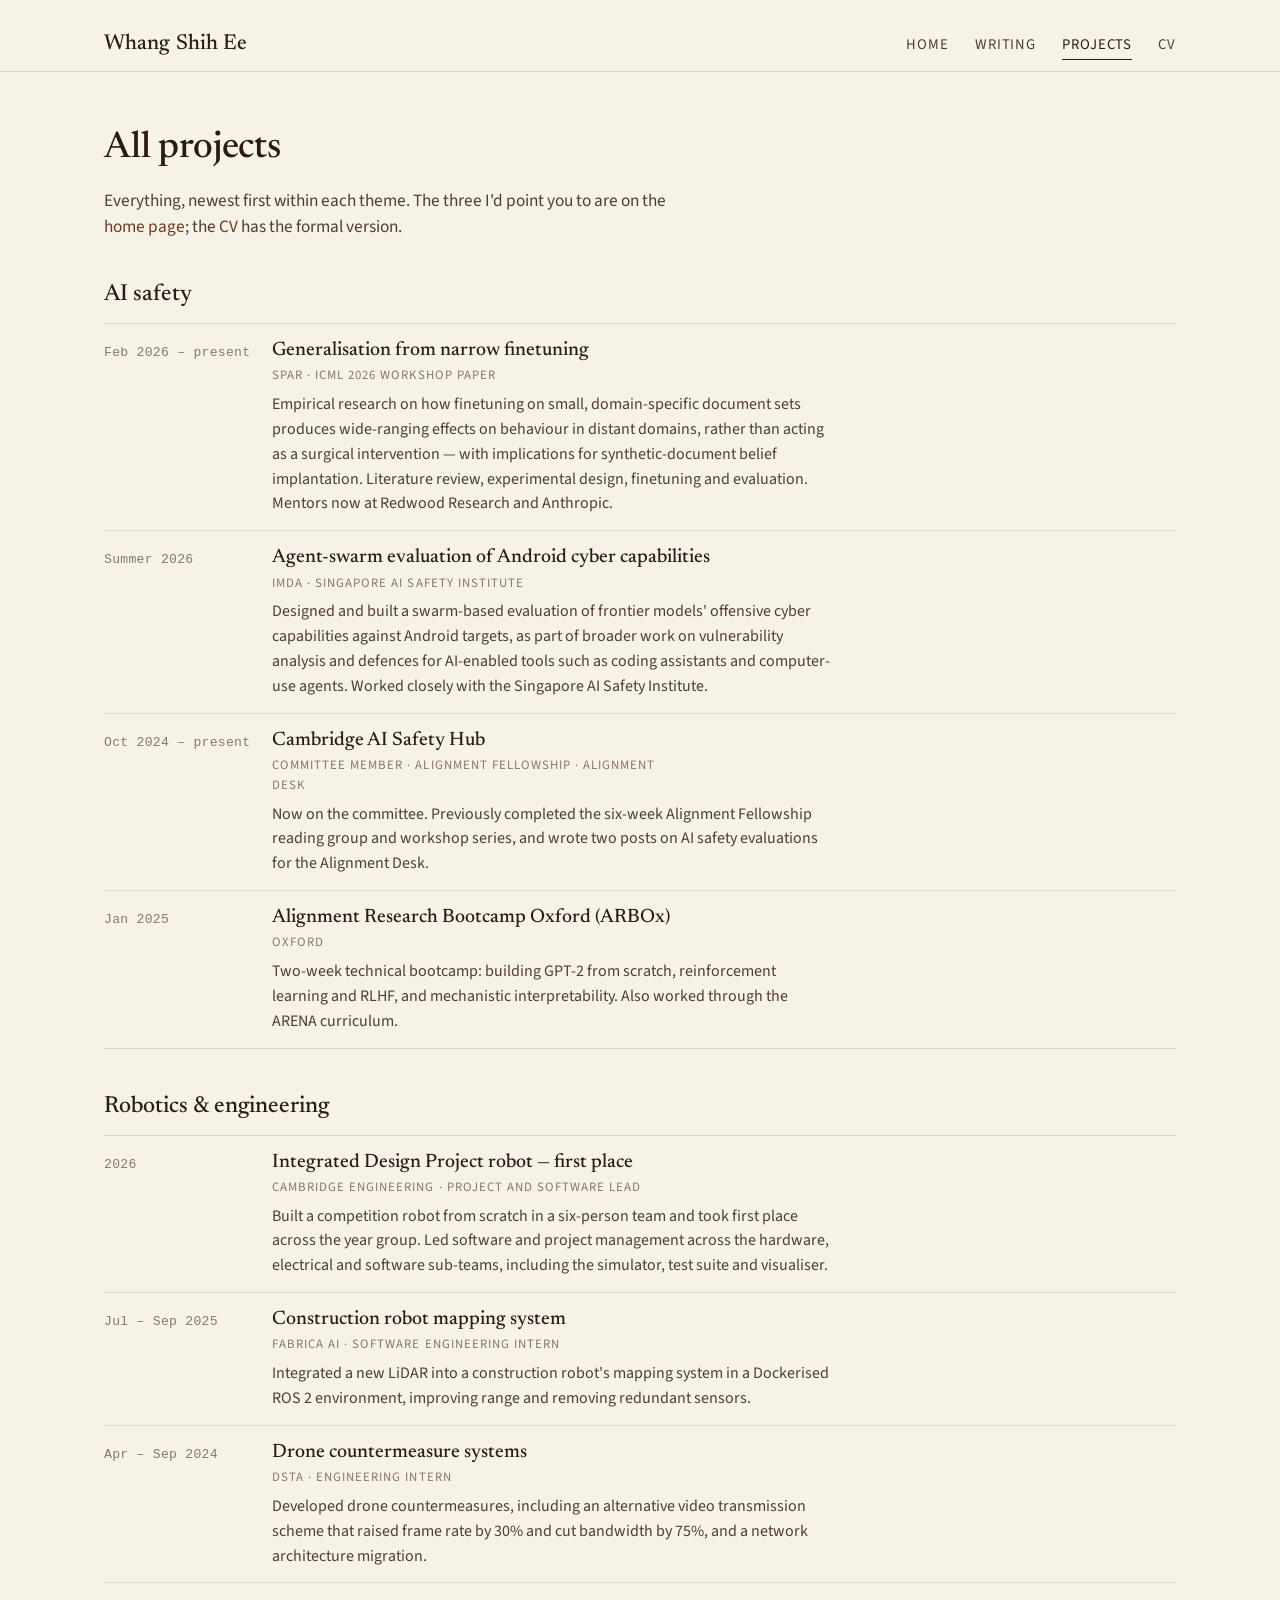
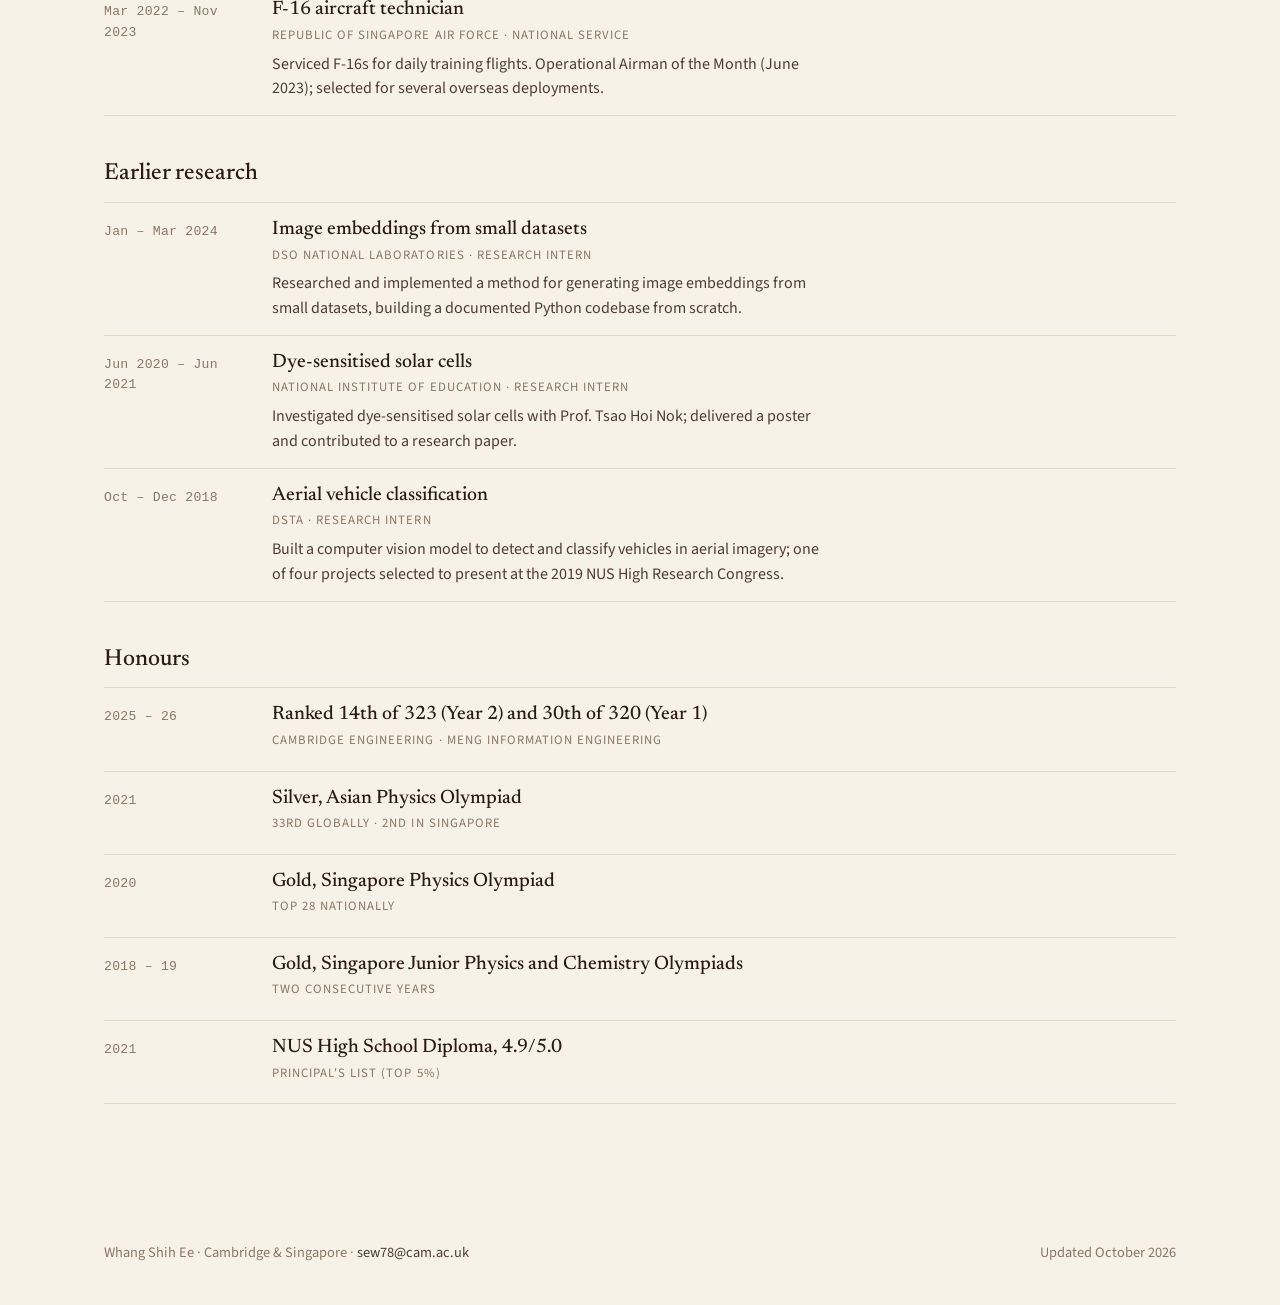
==== projects.html @ aaaca285 "Redesign: minimal home, writing and projects pages" ====
<!DOCTYPE html>
<html lang="en">
<head>
<meta charset="utf-8">
<meta name="viewport" content="width=device-width, initial-scale=1">
<title>Projects — Whang Shih Ee</title>
<meta name="description" content="Everything Shih Ee has worked on: AI safety research, evaluations, robotics, and earlier research and engineering.">
<link rel="preconnect" href="https://fonts.googleapis.com">
<link rel="preconnect" href="https://fonts.gstatic.com" crossorigin>
<link href="https://fonts.googleapis.com/css2?family=Newsreader:ital,opsz,wght@0,6..72,400;0,6..72,500;1,6..72,400&family=Source+Sans+3:ital,wght@0,400;0,500;0,600;1,400&display=swap" rel="stylesheet">
<link rel="stylesheet" href="style.css">
</head>
<body>

<header class="site-header">
  <div class="wrap">
    <a class="brand" href="index.html">Whang Shih Ee</a>
    <nav class="nav">
      <a href="index.html">Home</a>
      <a href="writing.html">Writing</a>
      <a href="projects.html" aria-current="page">Projects</a>
      <a href="cv.pdf">CV</a>
    </nav>
  </div>
</header>
<hr class="rule">

<main class="page">
  <div class="wrap">
    <h1>All projects</h1>
    <p class="intro">Everything, newest first within each theme. The three I'd point you to are on the <a href="index.html">home page</a>; the <a href="cv.pdf">CV</a> has the formal version.</p>

    <div class="group">
      <h2>AI safety</h2>
      <ul class="entries">
        <li id="spar">
          <span class="when">Feb 2026 – present</span>
          <div>
            <h3>Generalisation from narrow finetuning</h3>
            <p class="org">SPAR · ICML 2026 workshop paper</p>
            <p>Empirical research on how finetuning on small, domain-specific document sets produces wide-ranging effects on behaviour in distant domains, rather than acting as a surgical intervention — with implications for synthetic-document belief implantation. Literature review, experimental design, finetuning and evaluation. Mentors now at Redwood Research and Anthropic.
              <!-- TODO: add paper link --></p>
          </div>
        </li>
        <li id="imda">
          <span class="when">Summer 2026</span>
          <div>
            <h3>Agent-swarm evaluation of Android cyber capabilities</h3>
            <p class="org">IMDA · Singapore AI Safety Institute</p>
            <p>Designed and built a swarm-based evaluation of frontier models' offensive cyber capabilities against Android targets, as part of broader work on vulnerability analysis and defences for AI-enabled tools such as coding assistants and computer-use agents. Worked closely with the Singapore AI Safety Institute.</p>
          </div>
        </li>
        <li>
          <span class="when">Oct 2024 – present</span>
          <div>
            <h3>Cambridge AI Safety Hub</h3>
            <p class="org">Committee member · Alignment Fellowship · Alignment Desk</p>
            <p>Now on the committee. Previously completed the six-week Alignment Fellowship reading group and workshop series, and wrote two posts on AI safety evaluations for the Alignment Desk.</p>
          </div>
        </li>
        <li>
          <span class="when">Jan 2025</span>
          <div>
            <h3>Alignment Research Bootcamp Oxford (ARBOx)</h3>
            <p class="org">Oxford</p>
            <p>Two-week technical bootcamp: building GPT-2 from scratch, reinforcement learning and RLHF, and mechanistic interpretability. Also worked through the ARENA curriculum.</p>
          </div>
        </li>
      </ul>
    </div>

    <div class="group">
      <h2>Robotics &amp; engineering</h2>
      <ul class="entries">
        <li id="idp">
          <span class="when">2026</span>
          <div>
            <h3>Integrated Design Project robot — first place</h3>
            <p class="org">Cambridge Engineering · Project and software lead</p>
            <p>Built a competition robot from scratch in a six-person team and took first place across the year group. Led software and project management across the hardware, electrical and software sub-teams, including the simulator, test suite and visualiser.</p>
          </div>
        </li>
        <li>
          <span class="when">Jul – Sep 2025</span>
          <div>
            <h3>Construction robot mapping system</h3>
            <p class="org">Fabrica AI · Software engineering intern</p>
            <p>Integrated a new LiDAR into a construction robot's mapping system in a Dockerised ROS 2 environment, improving range and removing redundant sensors.</p>
          </div>
        </li>
        <li>
          <span class="when">Apr – Sep 2024</span>
          <div>
            <h3>Drone countermeasure systems</h3>
            <p class="org">DSTA · Engineering intern</p>
            <p>Developed drone countermeasures, including an alternative video transmission scheme that raised frame rate by 30% and cut bandwidth by 75%, and a network architecture migration.</p>
          </div>
        </li>
        <li>
          <span class="when">Mar 2022 – Nov 2023</span>
          <div>
            <h3>F-16 aircraft technician</h3>
            <p class="org">Republic of Singapore Air Force · National service</p>
            <p>Serviced F-16s for daily training flights. Operational Airman of the Month (June 2023); selected for several overseas deployments.</p>
          </div>
        </li>
      </ul>
    </div>

    <div class="group">
      <h2>Earlier research</h2>
      <ul class="entries">
        <li>
          <span class="when">Jan – Mar 2024</span>
          <div>
            <h3>Image embeddings from small datasets</h3>
            <p class="org">DSO National Laboratories · Research intern</p>
            <p>Researched and implemented a method for generating image embeddings from small datasets, building a documented Python codebase from scratch.</p>
          </div>
        </li>
        <li>
          <span class="when">Jun 2020 – Jun 2021</span>
          <div>
            <h3>Dye-sensitised solar cells</h3>
            <p class="org">National Institute of Education · Research intern</p>
            <p>Investigated dye-sensitised solar cells with Prof. Tsao Hoi Nok; delivered a poster and contributed to a research paper.</p>
          </div>
        </li>
        <li>
          <span class="when">Oct – Dec 2018</span>
          <div>
            <h3>Aerial vehicle classification</h3>
            <p class="org">DSTA · Research intern</p>
            <p>Built a computer vision model to detect and classify vehicles in aerial imagery; one of four projects selected to present at the 2019 NUS High Research Congress.</p>
          </div>
        </li>
      </ul>
    </div>

    <div class="group">
      <h2>Honours</h2>
      <ul class="entries">
        <li><span class="when">2025 – 26</span><div><h3>Ranked 14th of 323 (Year 2) and 30th of 320 (Year 1)</h3><p class="org">Cambridge Engineering · MEng Information Engineering</p></div></li>
        <li><span class="when">2021</span><div><h3>Silver, Asian Physics Olympiad</h3><p class="org">33rd globally · 2nd in Singapore</p></div></li>
        <li><span class="when">2020</span><div><h3>Gold, Singapore Physics Olympiad</h3><p class="org">Top 28 nationally</p></div></li>
        <li><span class="when">2018 – 19</span><div><h3>Gold, Singapore Junior Physics and Chemistry Olympiads</h3><p class="org">Two consecutive years</p></div></li>
        <li><span class="when">2021</span><div><h3>NUS High School Diploma, 4.9/5.0</h3><p class="org">Principal's List (top 5%)</p></div></li>
      </ul>
    </div>

  </div>
</main>

<footer class="site-footer">
  <div class="wrap">
    <span>Whang Shih Ee · Cambridge & Singapore · <a href="mailto:sew78@cam.ac.uk">sew78@cam.ac.uk</a></span>
    <span>Updated October 2026</span>
  </div>
</footer>

</body>
</html>
---- style.css ----
/* Whang Shih Ee — personal site
   Palette: cream paper, brown ink, pine tiles. Edit the variables below to retheme. */

:root {
  --paper: #f7f2e8;
  --paper-2: #efe7d8;
  --ink: #2a1b14;
  --ink-2: #4e3d33;
  --muted: #8a7766;
  --rule: #e2d7c3;
  --accent: #6e3a1f;        /* link colour: warm chestnut */
  --accent-hover: #a0522d;
  --tile: #243a2f;          /* illustration tile base (pine) */

  --serif: "Newsreader", "Iowan Old Style", "Palatino Linotype", Georgia, serif;
  --sans: "Source Sans 3", "Segoe UI", system-ui, -apple-system, Helvetica, Arial, sans-serif;
  --mono: ui-monospace, "SFMono-Regular", Menlo, Consolas, monospace;

  --max: 1120px;
  --gutter: 24px;
}

* { box-sizing: border-box; }
html { -webkit-text-size-adjust: 100%; }
body {
  margin: 0;
  background: var(--paper);
  color: var(--ink);
  font-family: var(--sans);
  font-size: 17px;
  line-height: 1.55;
  font-feature-settings: "kern", "liga";
}
a { color: var(--accent); text-decoration: none; }
a:hover { color: var(--accent-hover); text-decoration: underline; text-underline-offset: 3px; }
img { display: block; max-width: 100%; }

.wrap { max-width: var(--max); margin: 0 auto; padding: 0 var(--gutter); }

/* ---- header / nav ---- */
.site-header { padding: 28px 0 10px; }
.site-header .wrap {
  display: flex; align-items: baseline; justify-content: space-between; gap: 24px; flex-wrap: wrap;
}
.brand {
  font-family: var(--serif); font-size: 1.35rem; font-weight: 500; letter-spacing: 0.005em;
  color: var(--ink);
}
.brand:hover { text-decoration: none; color: var(--ink); }
.nav { display: flex; gap: 26px; font-size: 0.92rem; letter-spacing: 0.06em; text-transform: uppercase; }
.nav a { color: var(--ink-2); }
.nav a[aria-current="page"] { color: var(--ink); border-bottom: 1.5px solid var(--ink); padding-bottom: 2px; }
.nav a:hover { text-decoration: none; color: var(--accent-hover); }

hr.rule { border: 0; border-top: 1px solid var(--rule); margin: 0; }

/* ---- hero ---- */
.hero { padding: 56px 0 48px; }
.hero .wrap { display: grid; grid-template-columns: 200px 1fr; gap: 48px; align-items: start; }
.hero img.portrait { width: 200px; height: 200px; object-fit: cover; border-radius: 10px; filter: sepia(0.08) saturate(0.95); }
.hero h1 { font-family: var(--serif); font-weight: 500; font-size: 2.3rem; line-height: 1.15; margin: 0 0 18px; letter-spacing: -0.005em; }
.hero p { font-size: 1.08rem; margin: 0 0 14px; max-width: 64ch; color: var(--ink-2); }
.hero p.lede { font-family: var(--serif); font-size: 1.28rem; line-height: 1.45; color: var(--ink); }
.links { display: flex; flex-wrap: wrap; gap: 8px 22px; margin-top: 22px; font-size: 0.95rem; letter-spacing: 0.02em; }
.links a { color: var(--ink-2); border-bottom: 1px solid var(--rule); }
.links a:hover { text-decoration: none; color: var(--accent-hover); border-color: var(--accent-hover); }

.placeholder { border-bottom: 1px dashed var(--muted); color: var(--muted); font-style: italic; }

/* ---- sections ---- */
.section { padding: 44px 0 20px; }
.section-head { display: flex; align-items: baseline; justify-content: space-between; margin-bottom: 26px; }
.section-head h2 { font-family: var(--serif); font-weight: 500; font-size: 1.9rem; margin: 0; letter-spacing: -0.005em; }
.section-head .more { font-size: 0.82rem; letter-spacing: 0.08em; text-transform: uppercase; color: var(--ink-2); }
.section-head .more:hover { text-decoration: none; color: var(--accent-hover); }

.cards { display: grid; grid-template-columns: repeat(3, 1fr); gap: 36px 28px; }
.card { display: block; color: inherit; }
.card:hover { text-decoration: none; color: inherit; }
.card .tile {
  aspect-ratio: 8 / 5; border-radius: 6px; overflow: hidden; background: var(--tile);
  box-shadow: 0 1px 0 rgba(42,27,20,0.06);
  transition: transform .25s ease, box-shadow .25s ease;
}
.card .tile img { width: 100%; height: 100%; object-fit: cover; }
.card:hover .tile { transform: translateY(-2px); box-shadow: 0 10px 24px -14px rgba(42,27,20,0.45); }
.card h3 { font-family: var(--serif); font-weight: 500; font-size: 1.32rem; line-height: 1.25; margin: 16px 0 6px; }
.card:hover h3 { color: var(--accent); }
.card p { margin: 0 0 8px; color: var(--ink-2); font-size: 1rem; }
.card .meta { font-size: 0.78rem; letter-spacing: 0.08em; text-transform: uppercase; color: var(--muted); }
.card .meta span + span::before { content: "·"; margin: 0 7px; }

/* ---- honours list ---- */
.list { list-style: none; margin: 0; padding: 0; }
.list li { display: grid; grid-template-columns: 110px 1fr; gap: 18px; padding: 12px 0; border-top: 1px solid var(--rule); }
.list li:last-child { border-bottom: 1px solid var(--rule); }
.list .when { font-family: var(--mono); font-size: 0.82rem; color: var(--muted); padding-top: 4px; letter-spacing: 0.02em; }
.list .what { color: var(--ink); }
.list .what small { display: block; color: var(--ink-2); font-size: 0.95rem; margin-top: 2px; }

/* ---- page (writing / projects) ---- */
.page { padding: 48px 0 24px; }
.page h1 { font-family: var(--serif); font-weight: 500; font-size: 2.3rem; margin: 0 0 10px; letter-spacing: -0.005em; }
.page .intro { color: var(--ink-2); font-size: 1.08rem; max-width: 64ch; margin: 0 0 36px; }
.group { margin: 0 0 40px; }
.group h2 { font-family: var(--serif); font-weight: 500; font-size: 1.45rem; margin: 0 0 10px; }
.entries { list-style: none; margin: 0; padding: 0; }
.entries li { display: grid; grid-template-columns: 150px 1fr; gap: 18px; padding: 14px 0; border-top: 1px solid var(--rule); }
.entries li:last-child { border-bottom: 1px solid var(--rule); }
.entries .when { font-family: var(--mono); font-size: 0.82rem; color: var(--muted); padding-top: 5px; letter-spacing: 0.02em; }
.entries h3 { font-family: var(--serif); font-weight: 500; font-size: 1.22rem; margin: 0 0 3px; line-height: 1.3; }
.entries .org { font-size: 0.8rem; letter-spacing: 0.08em; text-transform: uppercase; color: var(--muted); margin: 0 0 6px; }
.entries p { margin: 0; color: var(--ink-2); font-size: 1rem; max-width: 70ch; }
.entries .sub { font-style: italic; color: var(--ink-2); margin: 0 0 4px; }

/* ---- footer ---- */
.site-footer { margin-top: 48px; padding: 26px 0 40px; color: var(--muted); font-size: 0.9rem; }
.site-footer .wrap { display: flex; justify-content: space-between; gap: 16px; flex-wrap: wrap; }
.site-footer a { color: var(--ink-2); }

/* ---- responsive ---- */
@media (max-width: 900px) {
  .cards { grid-template-columns: repeat(2, 1fr); }
}
@media (max-width: 680px) {
  body { font-size: 16px; }
  .hero { padding: 36px 0 32px; }
  .hero .wrap { grid-template-columns: 1fr; gap: 24px; }
  .hero img.portrait { width: 132px; height: 132px; }
  .hero h1 { font-size: 1.9rem; }
  .hero p.lede { font-size: 1.15rem; }
  .cards { grid-template-columns: 1fr; gap: 30px; }
  .section-head h2 { font-size: 1.6rem; }
  .list li, .entries li { grid-template-columns: 1fr; gap: 2px; }
  .nav { gap: 18px; font-size: 0.84rem; }
}
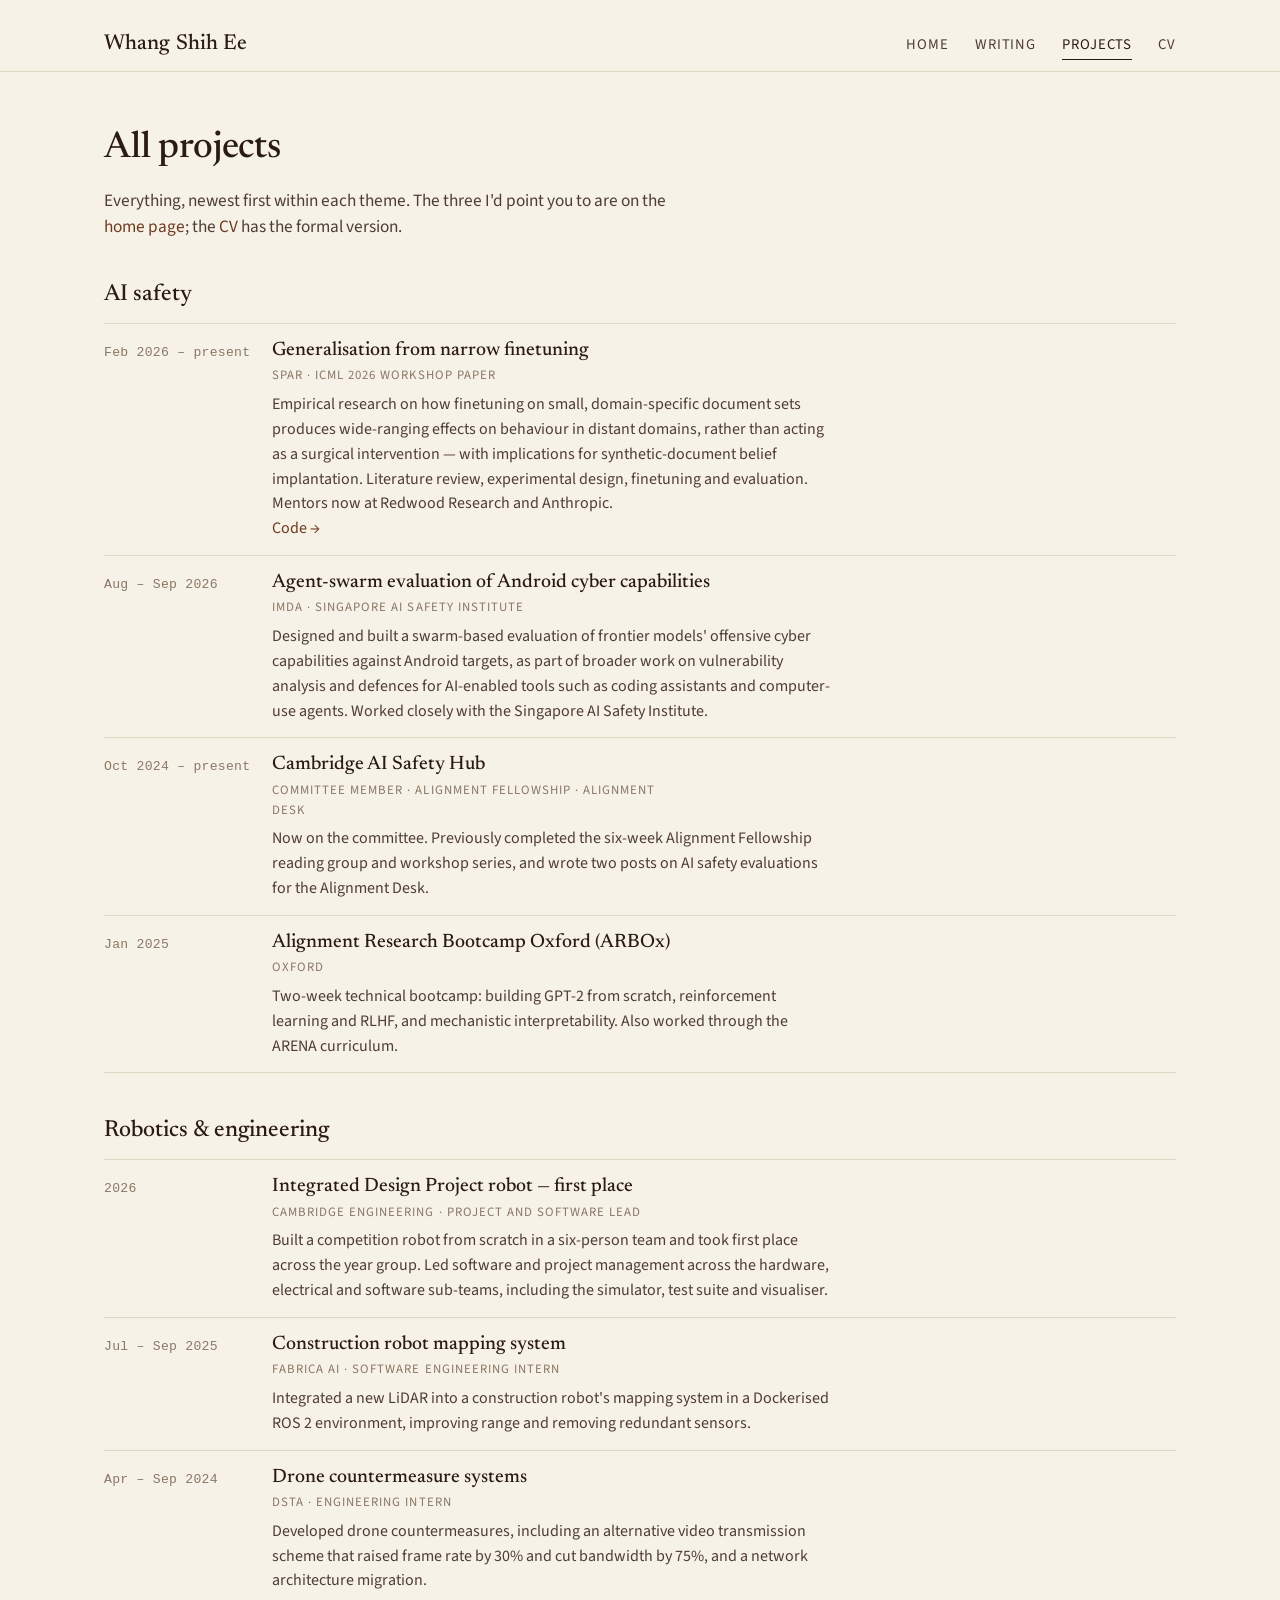
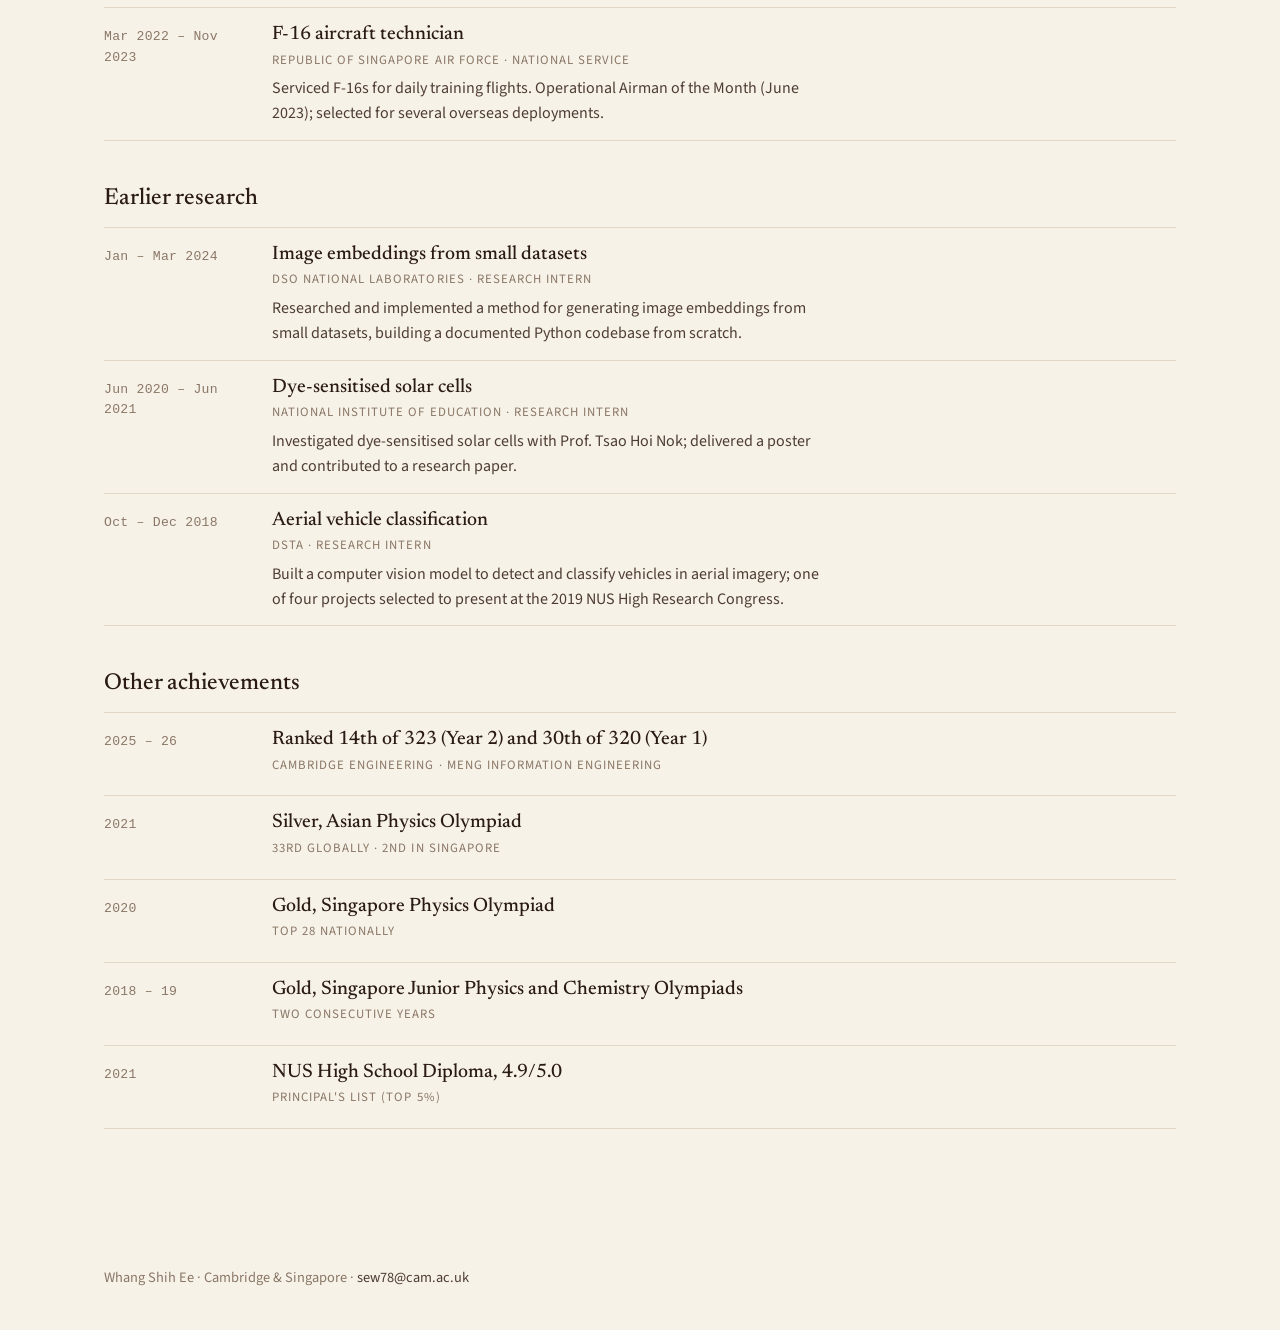
==== commit 3c601fca: "Update CV, footer, headings; drop publication names on writing cards Co-Authored-By: Claude Fable 5." ====
--- a/projects.html
+++ b/projects.html
@@ -38,12 +38,13 @@
           <div>
             <h3>Generalisation from narrow finetuning</h3>
             <p class="org">SPAR · ICML 2026 workshop paper</p>
-            <p>Empirical research on how finetuning on small, domain-specific document sets produces wide-ranging effects on behaviour in distant domains, rather than acting as a surgical intervention — with implications for synthetic-document belief implantation. Literature review, experimental design, finetuning and evaluation. Mentors now at Redwood Research and Anthropic.
-              <!-- TODO: add paper link --></p>
+            <p>Empirical research on how finetuning on small, domain-specific document sets produces wide-ranging effects on behaviour in distant domains, rather than acting as a surgical intervention — with implications for synthetic-document belief implantation. Literature review, experimental design, finetuning and evaluation. Mentors now at Redwood Research and Anthropic.</p>
+            <!-- TODO: add the paper link alongside the code link -->
+            <p><a href="https://github.com/WhangShihEe/Finetuning_and_generalization">Code →</a></p>
           </div>
         </li>
         <li id="imda">
-          <span class="when">Summer 2026</span>
+          <span class="when">Aug – Sep 2026</span>
           <div>
             <h3>Agent-swarm evaluation of Android cyber capabilities</h3>
             <p class="org">IMDA · Singapore AI Safety Institute</p>
@@ -138,7 +139,7 @@
     </div>
 
     <div class="group">
-      <h2>Honours</h2>
+      <h2>Other achievements</h2>
       <ul class="entries">
         <li><span class="when">2025 – 26</span><div><h3>Ranked 14th of 323 (Year 2) and 30th of 320 (Year 1)</h3><p class="org">Cambridge Engineering · MEng Information Engineering</p></div></li>
         <li><span class="when">2021</span><div><h3>Silver, Asian Physics Olympiad</h3><p class="org">33rd globally · 2nd in Singapore</p></div></li>
@@ -154,7 +155,6 @@
 <footer class="site-footer">
   <div class="wrap">
     <span>Whang Shih Ee · Cambridge & Singapore · <a href="mailto:sew78@cam.ac.uk">sew78@cam.ac.uk</a></span>
-    <span>Updated October 2026</span>
   </div>
 </footer>
 
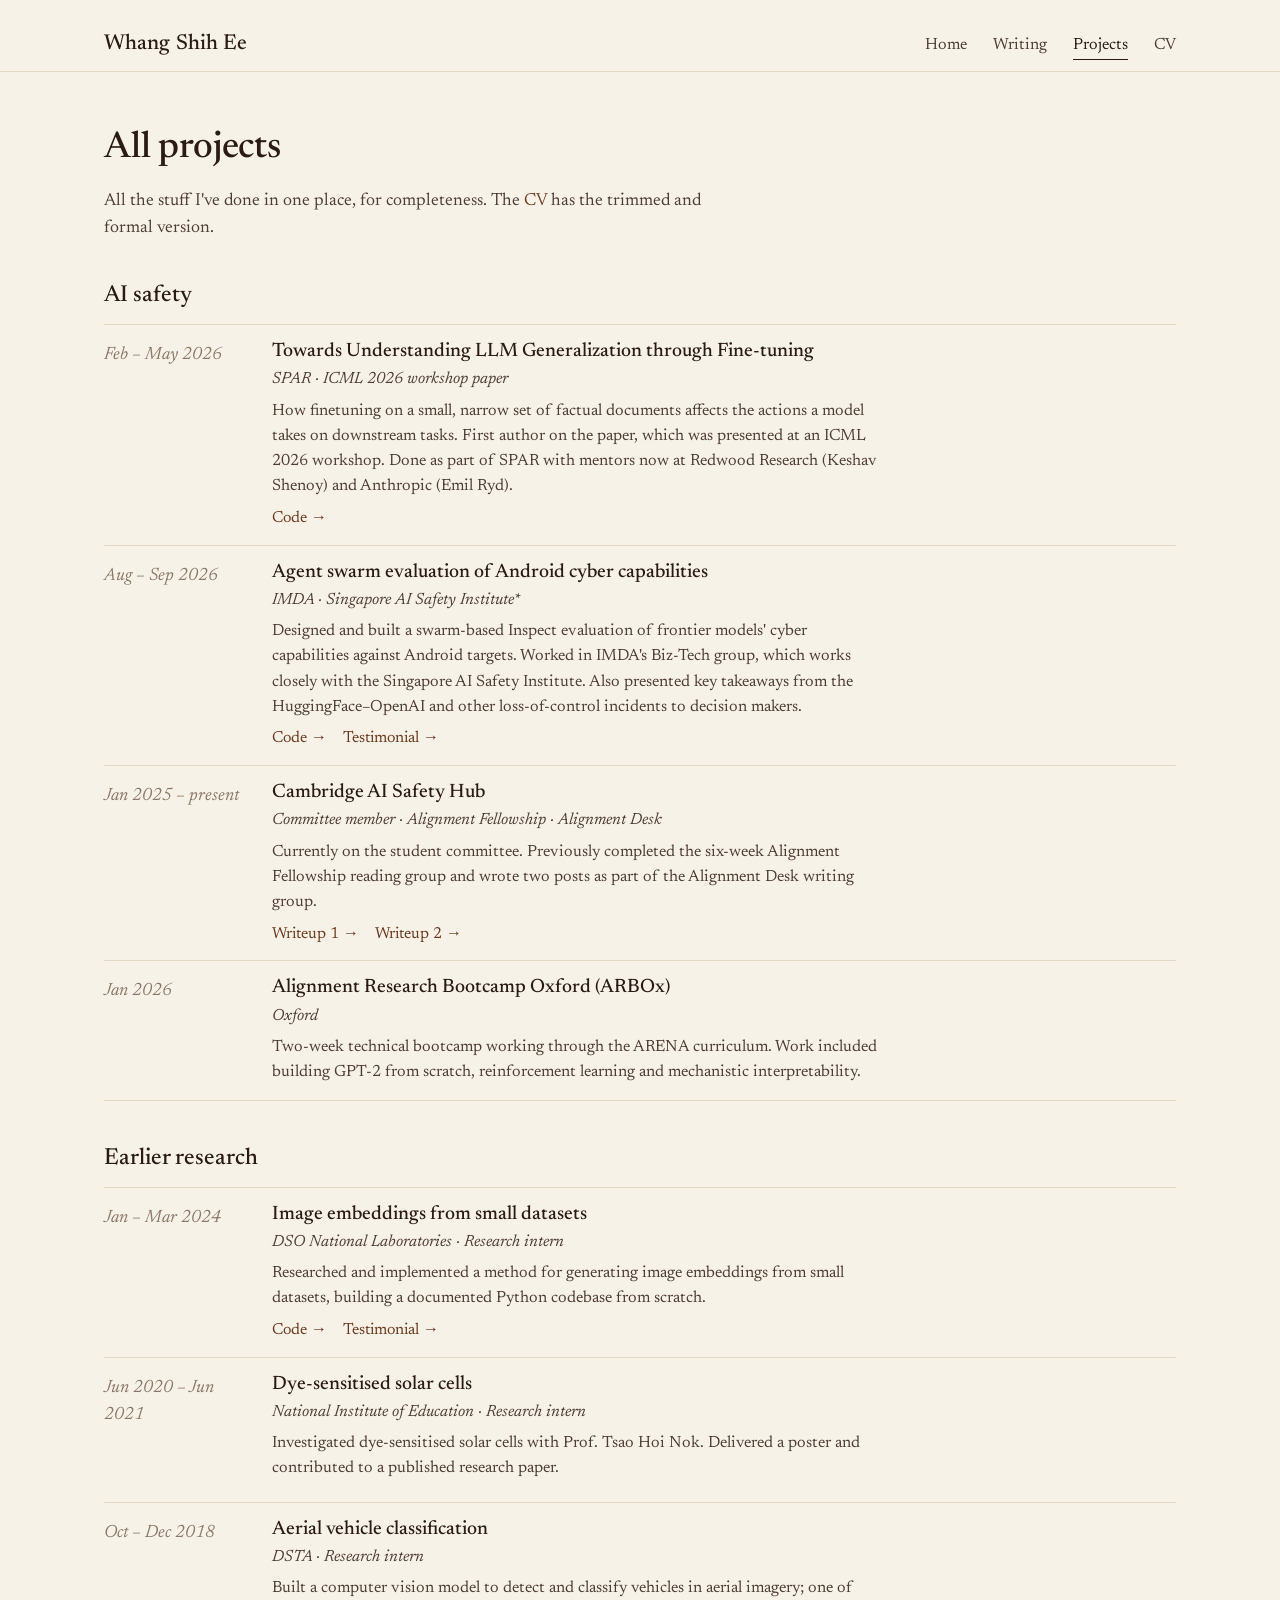
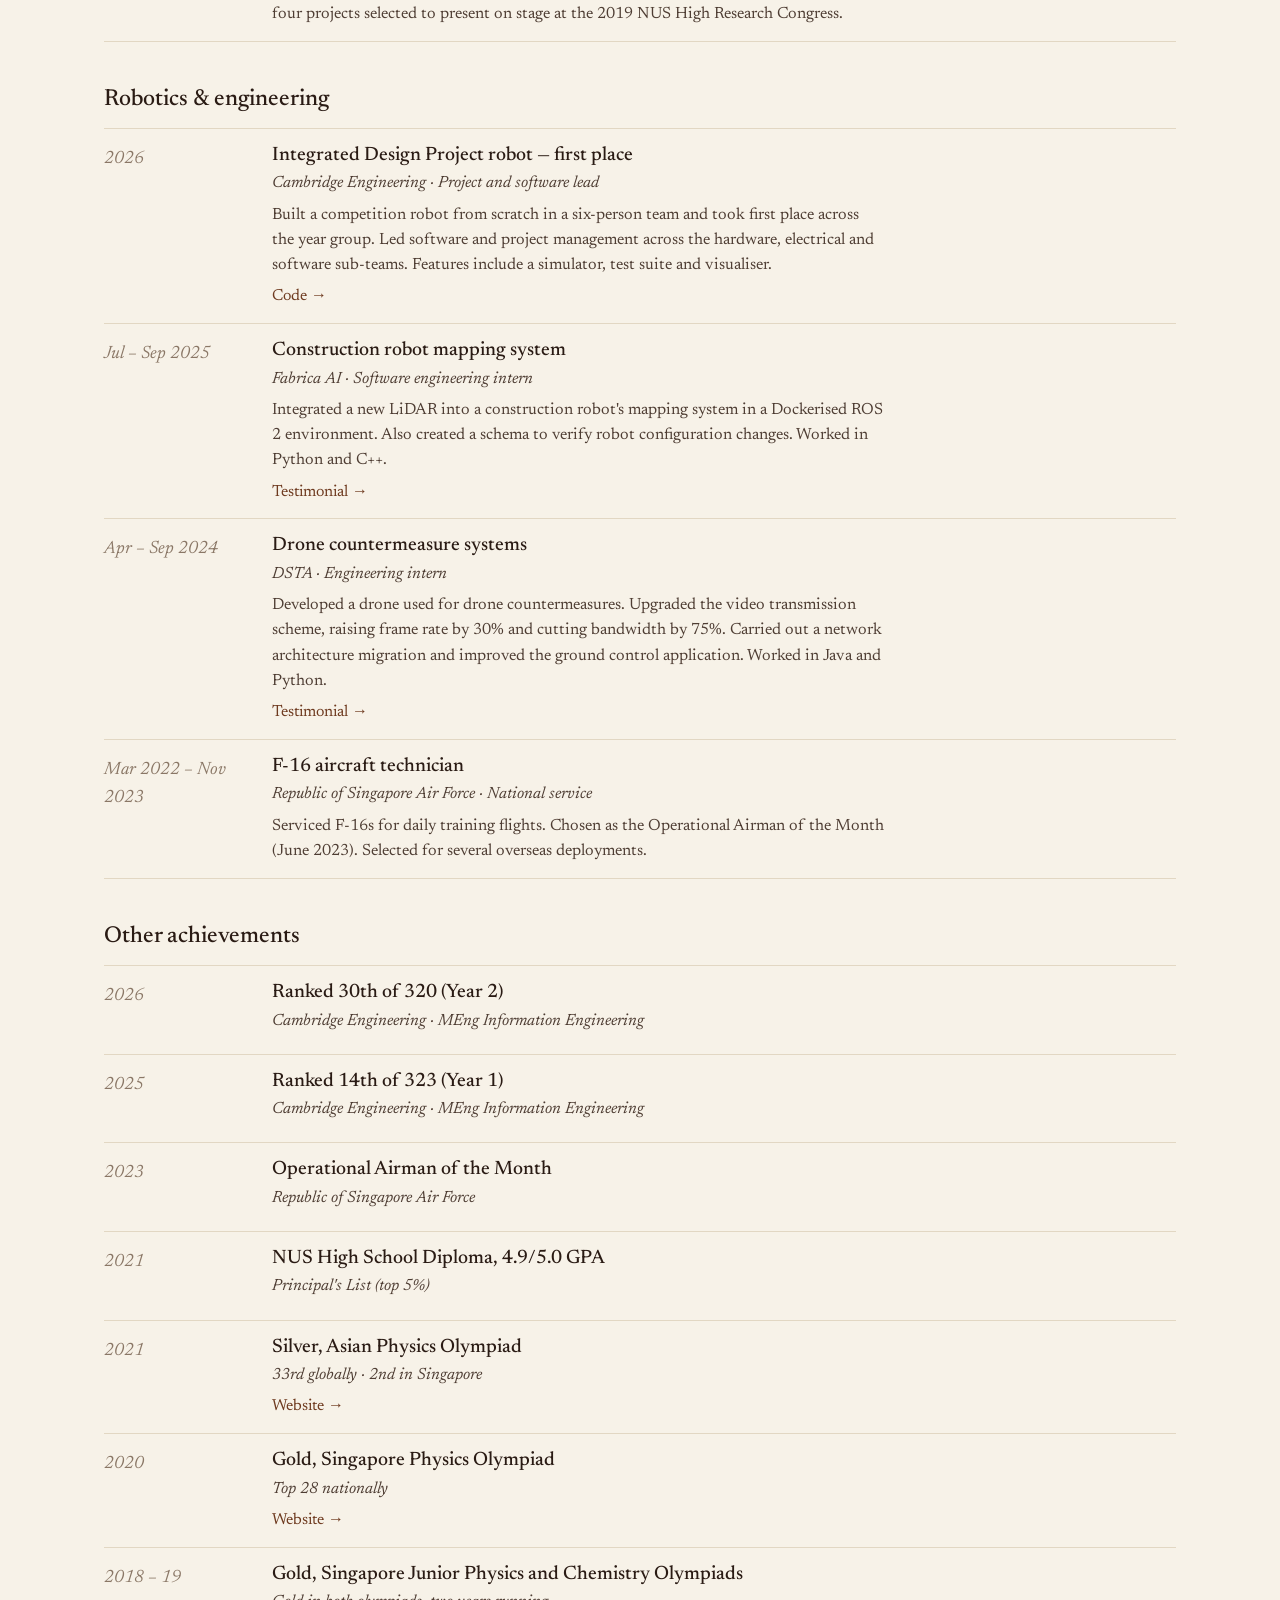
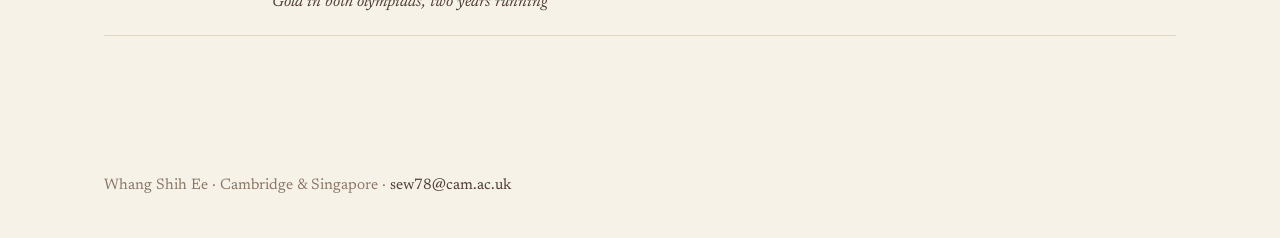
==== commit 4451e347: "Serif throughout, italic venue lines, plain links; add paper links Co-Authored-By: Claude Fable 5.1 " ====
--- a/projects.html
+++ b/projects.html
@@ -28,86 +28,61 @@
 <main class="page">
   <div class="wrap">
     <h1>All projects</h1>
-    <p class="intro">Everything, newest first within each theme. The three I'd point you to are on the <a href="index.html">home page</a>; the <a href="cv.pdf">CV</a> has the formal version.</p>
-
+    <p class="intro">All the stuff I've done in one place, for completeness. The <a href="cv.pdf">CV</a> has the trimmed and formal version.</p>
+
+    <!-- ======================= AI SAFETY ======================= -->
     <div class="group">
       <h2>AI safety</h2>
       <ul class="entries">
         <li id="spar">
-          <span class="when">Feb 2026 – present</span>
-          <div>
-            <h3>Generalisation from narrow finetuning</h3>
+          <span class="when">Feb – May 2026</span>
+          <div>
+            <h3>Towards Understanding LLM Generalization through Fine-tuning</h3>
             <p class="org">SPAR · ICML 2026 workshop paper</p>
-            <p>Empirical research on how finetuning on small, domain-specific document sets produces wide-ranging effects on behaviour in distant domains, rather than acting as a surgical intervention — with implications for synthetic-document belief implantation. Literature review, experimental design, finetuning and evaluation. Mentors now at Redwood Research and Anthropic.</p>
-            <!-- TODO: add the paper link alongside the code link -->
-            <p><a href="https://github.com/WhangShihEe/Finetuning_and_generalization">Code →</a></p>
+            <p>How finetuning on a small, narrow set of factual documents affects the actions a model takes on downstream tasks. First author on the paper, which was presented at an ICML 2026 workshop. Done as part of SPAR with mentors now at Redwood Research (Keshav Shenoy) and Anthropic (Emil Ryd).</p>
+            <p class="more-links">
+              <a href="https://github.com/WhangShihEe/Finetuning_and_generalization">Code →</a>
+              <!-- TODO: <a href="PAPER-URL">Paper →</a> -->
+            </p>
           </div>
         </li>
         <li id="imda">
           <span class="when">Aug – Sep 2026</span>
           <div>
-            <h3>Agent-swarm evaluation of Android cyber capabilities</h3>
-            <p class="org">IMDA · Singapore AI Safety Institute</p>
-            <p>Designed and built a swarm-based evaluation of frontier models' offensive cyber capabilities against Android targets, as part of broader work on vulnerability analysis and defences for AI-enabled tools such as coding assistants and computer-use agents. Worked closely with the Singapore AI Safety Institute.</p>
-          </div>
-        </li>
-        <li>
-          <span class="when">Oct 2024 – present</span>
+            <h3>Agent swarm evaluation of Android cyber capabilities</h3>
+            <p class="org">IMDA · Singapore AI Safety Institute*</p>
+            <p>Designed and built a swarm-based Inspect evaluation of frontier models' cyber capabilities against Android targets. Worked in IMDA's Biz-Tech group, which works closely with the Singapore AI Safety Institute. Also presented key takeaways from the HuggingFace–OpenAI and other loss-of-control incidents to decision makers.</p>
+            <p class="more-links">
+              <a href="https://github.com/WhangShihEe/swarm-root-eval">Code →</a>
+              <a href="https://www.linkedin.com/in/shih-ee-whang/details/recommendations/">Testimonial →</a>
+              <!-- TODO: <a href="WRITEUP-URL">Writeup →</a>  <a href="SLIDES-URL">Slides →</a> -->
+            </p>
+          </div>
+        </li>
+        <li>
+          <span class="when">Jan 2025 – present</span>
           <div>
             <h3>Cambridge AI Safety Hub</h3>
             <p class="org">Committee member · Alignment Fellowship · Alignment Desk</p>
-            <p>Now on the committee. Previously completed the six-week Alignment Fellowship reading group and workshop series, and wrote two posts on AI safety evaluations for the Alignment Desk.</p>
-          </div>
-        </li>
-        <li>
-          <span class="when">Jan 2025</span>
+            <p>Currently on the student committee. Previously completed the six-week Alignment Fellowship reading group and wrote two posts as part of the Alignment Desk writing group.</p>
+            <p class="more-links"><!-- Assumed these are the two Alignment Desk posts — swap the URLs if not -->
+              <a href="https://medium.com/@whangse123/write-down-the-problem-the-state-of-ai-safety-evaluations-606602b852f4">Writeup 1 →</a>
+              <a href="https://medium.com/@whangse123/llms-and-owls-replicating-subliminal-learning-43816086169b">Writeup 2 →</a>
+            </p>
+          </div>
+        </li>
+        <li>
+          <span class="when">Jan 2026</span>
           <div>
             <h3>Alignment Research Bootcamp Oxford (ARBOx)</h3>
             <p class="org">Oxford</p>
-            <p>Two-week technical bootcamp: building GPT-2 from scratch, reinforcement learning and RLHF, and mechanistic interpretability. Also worked through the ARENA curriculum.</p>
-          </div>
-        </li>
-      </ul>
-    </div>
-
-    <div class="group">
-      <h2>Robotics &amp; engineering</h2>
-      <ul class="entries">
-        <li id="idp">
-          <span class="when">2026</span>
-          <div>
-            <h3>Integrated Design Project robot — first place</h3>
-            <p class="org">Cambridge Engineering · Project and software lead</p>
-            <p>Built a competition robot from scratch in a six-person team and took first place across the year group. Led software and project management across the hardware, electrical and software sub-teams, including the simulator, test suite and visualiser.</p>
-          </div>
-        </li>
-        <li>
-          <span class="when">Jul – Sep 2025</span>
-          <div>
-            <h3>Construction robot mapping system</h3>
-            <p class="org">Fabrica AI · Software engineering intern</p>
-            <p>Integrated a new LiDAR into a construction robot's mapping system in a Dockerised ROS 2 environment, improving range and removing redundant sensors.</p>
-          </div>
-        </li>
-        <li>
-          <span class="when">Apr – Sep 2024</span>
-          <div>
-            <h3>Drone countermeasure systems</h3>
-            <p class="org">DSTA · Engineering intern</p>
-            <p>Developed drone countermeasures, including an alternative video transmission scheme that raised frame rate by 30% and cut bandwidth by 75%, and a network architecture migration.</p>
-          </div>
-        </li>
-        <li>
-          <span class="when">Mar 2022 – Nov 2023</span>
-          <div>
-            <h3>F-16 aircraft technician</h3>
-            <p class="org">Republic of Singapore Air Force · National service</p>
-            <p>Serviced F-16s for daily training flights. Operational Airman of the Month (June 2023); selected for several overseas deployments.</p>
-          </div>
-        </li>
-      </ul>
-    </div>
-
+            <p>Two-week technical bootcamp working through the ARENA curriculum. Work included building GPT-2 from scratch, reinforcement learning and mechanistic interpretability.</p>
+          </div>
+        </li>
+      </ul>
+    </div>
+
+    <!-- ======================= EARLIER RESEARCH ======================= -->
     <div class="group">
       <h2>Earlier research</h2>
       <ul class="entries">
@@ -117,6 +92,10 @@
             <h3>Image embeddings from small datasets</h3>
             <p class="org">DSO National Laboratories · Research intern</p>
             <p>Researched and implemented a method for generating image embeddings from small datasets, building a documented Python codebase from scratch.</p>
+            <p class="more-links">
+              <a href="https://github.com/WhangShihEe/VecRepV3">Code →</a>
+              <a href="https://www.linkedin.com/in/shih-ee-whang/details/recommendations/">Testimonial →</a>
+            </p>
           </div>
         </li>
         <li>
@@ -124,7 +103,9 @@
           <div>
             <h3>Dye-sensitised solar cells</h3>
             <p class="org">National Institute of Education · Research intern</p>
-            <p>Investigated dye-sensitised solar cells with Prof. Tsao Hoi Nok; delivered a poster and contributed to a research paper.</p>
+            <p>Investigated dye-sensitised solar cells with Prof. Tsao Hoi Nok. Delivered a poster and contributed to a published research paper.</p>
+            <p class="more-links">
+              <!-- TODO: <a href="PAPER-URL">Paper →</a> --></p>
           </div>
         </li>
         <li>
@@ -132,20 +113,119 @@
           <div>
             <h3>Aerial vehicle classification</h3>
             <p class="org">DSTA · Research intern</p>
-            <p>Built a computer vision model to detect and classify vehicles in aerial imagery; one of four projects selected to present at the 2019 NUS High Research Congress.</p>
-          </div>
-        </li>
-      </ul>
-    </div>
-
+            <p>Built a computer vision model to detect and classify vehicles in aerial imagery; one of four projects selected to present on stage at the 2019 NUS High Research Congress.</p>
+            <p class="more-links"><!-- TODO: <a href="POSTER-URL">Poster and slides →</a> --></p>
+          </div>
+        </li>
+      </ul>
+    </div>
+
+    <!-- ======================= ROBOTICS & ENGINEERING ======================= -->
+    <div class="group">
+      <h2>Robotics &amp; engineering</h2>
+      <ul class="entries">
+        <li id="idp">
+          <span class="when">2026</span>
+          <div>
+            <h3>Integrated Design Project robot — first place</h3>
+            <p class="org">Cambridge Engineering · Project and software lead</p>
+            <p>Built a competition robot from scratch in a six-person team and took first place across the year group. Led software and project management across the hardware, electrical and software sub-teams. Features include a simulator, test suite and visualiser.</p>
+            <p class="more-links">
+              <a href="https://github.com/WhangShihEe/IDP_SW">Code →</a>
+            </p>
+          </div>
+        </li>
+        <li>
+          <span class="when">Jul – Sep 2025</span>
+          <div>
+            <h3>Construction robot mapping system</h3>
+            <p class="org">Fabrica AI · Software engineering intern</p>
+            <p>Integrated a new LiDAR into a construction robot's mapping system in a Dockerised ROS 2 environment. Also created a schema to verify robot configuration changes. Worked in Python and C++.</p>
+            <p class="more-links">
+              <a href="https://www.linkedin.com/in/shih-ee-whang/details/recommendations/">Testimonial →</a>
+            </p>
+          </div>
+        </li>
+        <li>
+          <span class="when">Apr – Sep 2024</span>
+          <div>
+            <h3>Drone countermeasure systems</h3>
+            <p class="org">DSTA · Engineering intern</p>
+            <p>Developed a drone used for drone countermeasures. Upgraded the video transmission scheme, raising frame rate by 30% and cutting bandwidth by 75%. Carried out a network architecture migration and improved the ground control application. Worked in Java and Python.</p>
+            <p class="more-links">
+              <a href="https://www.linkedin.com/in/shih-ee-whang/details/recommendations/">Testimonial →</a>
+            </p>
+          </div>
+        </li>
+        <li>
+          <span class="when">Mar 2022 – Nov 2023</span>
+          <div>
+            <h3>F-16 aircraft technician</h3>
+            <p class="org">Republic of Singapore Air Force · National service</p>
+            <p>Serviced F-16s for daily training flights. Chosen as the Operational Airman of the Month (June 2023). Selected for several overseas deployments.</p>
+          </div>
+        </li>
+      </ul>
+    </div>
+
+    <!-- ======================= OTHER ACHIEVEMENTS ======================= -->
     <div class="group">
       <h2>Other achievements</h2>
       <ul class="entries">
-        <li><span class="when">2025 – 26</span><div><h3>Ranked 14th of 323 (Year 2) and 30th of 320 (Year 1)</h3><p class="org">Cambridge Engineering · MEng Information Engineering</p></div></li>
-        <li><span class="when">2021</span><div><h3>Silver, Asian Physics Olympiad</h3><p class="org">33rd globally · 2nd in Singapore</p></div></li>
-        <li><span class="when">2020</span><div><h3>Gold, Singapore Physics Olympiad</h3><p class="org">Top 28 nationally</p></div></li>
-        <li><span class="when">2018 – 19</span><div><h3>Gold, Singapore Junior Physics and Chemistry Olympiads</h3><p class="org">Two consecutive years</p></div></li>
-        <li><span class="when">2021</span><div><h3>NUS High School Diploma, 4.9/5.0</h3><p class="org">Principal's List (top 5%)</p></div></li>
+        <li>
+          <span class="when">2026</span>
+          <div>
+            <h3>Ranked 30th of 320 (Year 2)</h3>
+            <p class="org">Cambridge Engineering · MEng Information Engineering</p>
+            <p class="more-links"><!-- TODO: <a href="transcript-y2.pdf">Transcript →</a> --></p>
+          </div>
+        </li>
+        <li>
+          <span class="when">2025</span>
+          <div>
+            <h3>Ranked 14th of 323 (Year 1)</h3>
+            <p class="org">Cambridge Engineering · MEng Information Engineering</p>
+            <p class="more-links"><!-- TODO: <a href="transcript-y1.pdf">Transcript →</a> --></p>
+          </div>
+        </li>
+        <li>
+          <span class="when">2023</span>
+          <div>
+            <h3>Operational Airman of the Month</h3>
+            <p class="org">Republic of Singapore Air Force</p>
+          </div>
+        </li>
+        <li>
+          <span class="when">2021</span>
+          <div>
+            <h3>NUS High School Diploma, 4.9/5.0 GPA</h3>
+            <p class="org">Principal's List (top 5%)</p>
+            <p class="more-links"><!-- TODO: <a href="transcript-nush.pdf">Transcript →</a> --></p>
+          </div>
+        </li>
+        <li>
+          <span class="when">2021</span>
+          <div>
+            <h3>Silver, Asian Physics Olympiad</h3>
+            <p class="org">33rd globally · 2nd in Singapore</p>
+            <p class="more-links"><a href="https://en.wikipedia.org/wiki/Asian_Physics_Olympiad">Website →</a></p>
+          </div>
+        </li>
+        <li>
+          <span class="when">2020</span>
+          <div>
+            <h3>Gold, Singapore Physics Olympiad</h3>
+            <p class="org">Top 28 nationally</p>
+            <p class="more-links"><a href="https://ipssingapore.org/events/SPhO.html">Website →</a></p>
+          </div>
+        </li>
+        <li>
+          <span class="when">2018 – 19</span>
+          <div>
+            <h3>Gold, Singapore Junior Physics and Chemistry Olympiads</h3>
+            <p class="org">Gold in both olympiads, two years running</p>
+          </div>
+        </li>
       </ul>
     </div>
 
--- a/style.css
+++ b/style.css
@@ -26,8 +26,8 @@
   margin: 0;
   background: var(--paper);
   color: var(--ink);
-  font-family: var(--sans);
-  font-size: 17px;
+  font-family: var(--serif);
+  font-size: 18px;
   line-height: 1.55;
   font-feature-settings: "kern", "liga";
 }
@@ -47,9 +47,9 @@
   color: var(--ink);
 }
 .brand:hover { text-decoration: none; color: var(--ink); }
-.nav { display: flex; gap: 26px; font-size: 0.92rem; letter-spacing: 0.06em; text-transform: uppercase; }
+.nav { display: flex; gap: 26px; font-size: 1.02rem; }
 .nav a { color: var(--ink-2); }
-.nav a[aria-current="page"] { color: var(--ink); border-bottom: 1.5px solid var(--ink); padding-bottom: 2px; }
+.nav a[aria-current="page"] { color: var(--ink); border-bottom: 1px solid var(--ink); padding-bottom: 1px; }
 .nav a:hover { text-decoration: none; color: var(--accent-hover); }
 
 hr.rule { border: 0; border-top: 1px solid var(--rule); margin: 0; }
@@ -59,9 +59,9 @@
 .hero .wrap { display: grid; grid-template-columns: 200px 1fr; gap: 48px; align-items: start; }
 .hero img.portrait { width: 200px; height: 200px; object-fit: cover; border-radius: 10px; filter: sepia(0.08) saturate(0.95); }
 .hero h1 { font-family: var(--serif); font-weight: 500; font-size: 2.3rem; line-height: 1.15; margin: 0 0 18px; letter-spacing: -0.005em; }
-.hero p { font-size: 1.08rem; margin: 0 0 14px; max-width: 64ch; color: var(--ink-2); }
+.hero p { font-size: 1.1rem; margin: 0 0 14px; max-width: 62ch; color: var(--ink-2); }
 .hero p.lede { font-family: var(--serif); font-size: 1.28rem; line-height: 1.45; color: var(--ink); }
-.links { display: flex; flex-wrap: wrap; gap: 8px 22px; margin-top: 22px; font-size: 0.95rem; letter-spacing: 0.02em; }
+.links { display: flex; flex-wrap: wrap; gap: 8px 22px; margin-top: 22px; font-size: 1.02rem; }
 .links a { color: var(--ink-2); border-bottom: 1px solid var(--rule); }
 .links a:hover { text-decoration: none; color: var(--accent-hover); border-color: var(--accent-hover); }
 
@@ -71,50 +71,53 @@
 .section { padding: 44px 0 20px; }
 .section-head { display: flex; align-items: baseline; justify-content: space-between; margin-bottom: 26px; }
 .section-head h2 { font-family: var(--serif); font-weight: 500; font-size: 1.9rem; margin: 0; letter-spacing: -0.005em; }
-.section-head .more { font-size: 0.82rem; letter-spacing: 0.08em; text-transform: uppercase; color: var(--ink-2); }
+.section-head .more { font-style: italic; font-size: 1.02rem; color: var(--ink-2); }
 .section-head .more:hover { text-decoration: none; color: var(--accent-hover); }
 
 .cards { display: grid; grid-template-columns: repeat(3, 1fr); gap: 36px 28px; }
 .card { display: block; color: inherit; }
-.card:hover { text-decoration: none; color: inherit; }
 .card .tile {
-  aspect-ratio: 8 / 5; border-radius: 6px; overflow: hidden; background: var(--tile);
+  display: block; aspect-ratio: 8 / 5; border-radius: 6px; overflow: hidden; background: var(--tile);
   box-shadow: 0 1px 0 rgba(42,27,20,0.06);
   transition: transform .25s ease, box-shadow .25s ease;
 }
 .card .tile img { width: 100%; height: 100%; object-fit: cover; }
-.card:hover .tile { transform: translateY(-2px); box-shadow: 0 10px 24px -14px rgba(42,27,20,0.45); }
+.card .tile:hover { transform: translateY(-2px); box-shadow: 0 10px 24px -14px rgba(42,27,20,0.45); }
 .card h3 { font-family: var(--serif); font-weight: 500; font-size: 1.32rem; line-height: 1.25; margin: 16px 0 6px; }
-.card:hover h3 { color: var(--accent); }
-.card p { margin: 0 0 8px; color: var(--ink-2); font-size: 1rem; }
-.card .meta { font-size: 0.78rem; letter-spacing: 0.08em; text-transform: uppercase; color: var(--muted); }
-.card .meta span + span::before { content: "·"; margin: 0 7px; }
+.card h3 a { color: var(--ink); }
+.card h3 a:hover { color: var(--accent); text-decoration: none; }
+.card p { margin: 0 0 8px; color: var(--ink-2); font-size: 1.02rem; }
+.card .meta { font-style: italic; color: var(--ink-2); font-size: 1.02rem; margin: 0 0 8px; }
+.card-links { margin-top: 4px; display: flex; flex-wrap: wrap; gap: 4px 16px; font-size: 1rem; }
+.card-links:empty { display: none; }
 
-/* ---- honours list ---- */
+/* ---- achievements list ---- */
 .list { list-style: none; margin: 0; padding: 0; }
 .list li { display: grid; grid-template-columns: 110px 1fr; gap: 18px; padding: 12px 0; border-top: 1px solid var(--rule); }
 .list li:last-child { border-bottom: 1px solid var(--rule); }
-.list .when { font-family: var(--mono); font-size: 0.82rem; color: var(--muted); padding-top: 4px; letter-spacing: 0.02em; }
+.list .when { font-style: italic; color: var(--muted); padding-top: 1px; }
 .list .what { color: var(--ink); }
-.list .what small { display: block; color: var(--ink-2); font-size: 0.95rem; margin-top: 2px; }
+.list .what small { display: block; color: var(--ink-2); font-size: 1rem; margin-top: 2px; }
 
 /* ---- page (writing / projects) ---- */
 .page { padding: 48px 0 24px; }
 .page h1 { font-family: var(--serif); font-weight: 500; font-size: 2.3rem; margin: 0 0 10px; letter-spacing: -0.005em; }
-.page .intro { color: var(--ink-2); font-size: 1.08rem; max-width: 64ch; margin: 0 0 36px; }
+.page .intro { color: var(--ink-2); font-size: 1.1rem; max-width: 62ch; margin: 0 0 36px; }
 .group { margin: 0 0 40px; }
 .group h2 { font-family: var(--serif); font-weight: 500; font-size: 1.45rem; margin: 0 0 10px; }
 .entries { list-style: none; margin: 0; padding: 0; }
 .entries li { display: grid; grid-template-columns: 150px 1fr; gap: 18px; padding: 14px 0; border-top: 1px solid var(--rule); }
 .entries li:last-child { border-bottom: 1px solid var(--rule); }
-.entries .when { font-family: var(--mono); font-size: 0.82rem; color: var(--muted); padding-top: 5px; letter-spacing: 0.02em; }
+.entries .when { font-style: italic; color: var(--muted); padding-top: 3px; }
 .entries h3 { font-family: var(--serif); font-weight: 500; font-size: 1.22rem; margin: 0 0 3px; line-height: 1.3; }
-.entries .org { font-size: 0.8rem; letter-spacing: 0.08em; text-transform: uppercase; color: var(--muted); margin: 0 0 6px; }
-.entries p { margin: 0; color: var(--ink-2); font-size: 1rem; max-width: 70ch; }
+.entries .org { font-style: italic; color: var(--ink-2); font-size: 1.02rem; margin: 0 0 6px; }
+.entries p { margin: 0; color: var(--ink-2); font-size: 1.02rem; max-width: 68ch; }
 .entries .sub { font-style: italic; color: var(--ink-2); margin: 0 0 4px; }
+.entries .more-links { margin-top: 6px; font-size: 1rem; display: flex; flex-wrap: wrap; gap: 4px 16px; }
+.entries .more-links:empty { display: none; }
 
 /* ---- footer ---- */
-.site-footer { margin-top: 48px; padding: 26px 0 40px; color: var(--muted); font-size: 0.9rem; }
+.site-footer { margin-top: 48px; padding: 26px 0 40px; color: var(--muted); font-size: 0.95rem; }
 .site-footer .wrap { display: flex; justify-content: space-between; gap: 16px; flex-wrap: wrap; }
 .site-footer a { color: var(--ink-2); }
 
@@ -123,7 +126,7 @@
   .cards { grid-template-columns: repeat(2, 1fr); }
 }
 @media (max-width: 680px) {
-  body { font-size: 16px; }
+  body { font-size: 17px; }
   .hero { padding: 36px 0 32px; }
   .hero .wrap { grid-template-columns: 1fr; gap: 24px; }
   .hero img.portrait { width: 132px; height: 132px; }
@@ -132,5 +135,5 @@
   .cards { grid-template-columns: 1fr; gap: 30px; }
   .section-head h2 { font-size: 1.6rem; }
   .list li, .entries li { grid-template-columns: 1fr; gap: 2px; }
-  .nav { gap: 18px; font-size: 0.84rem; }
+  .nav { gap: 18px; font-size: 0.98rem; }
 }
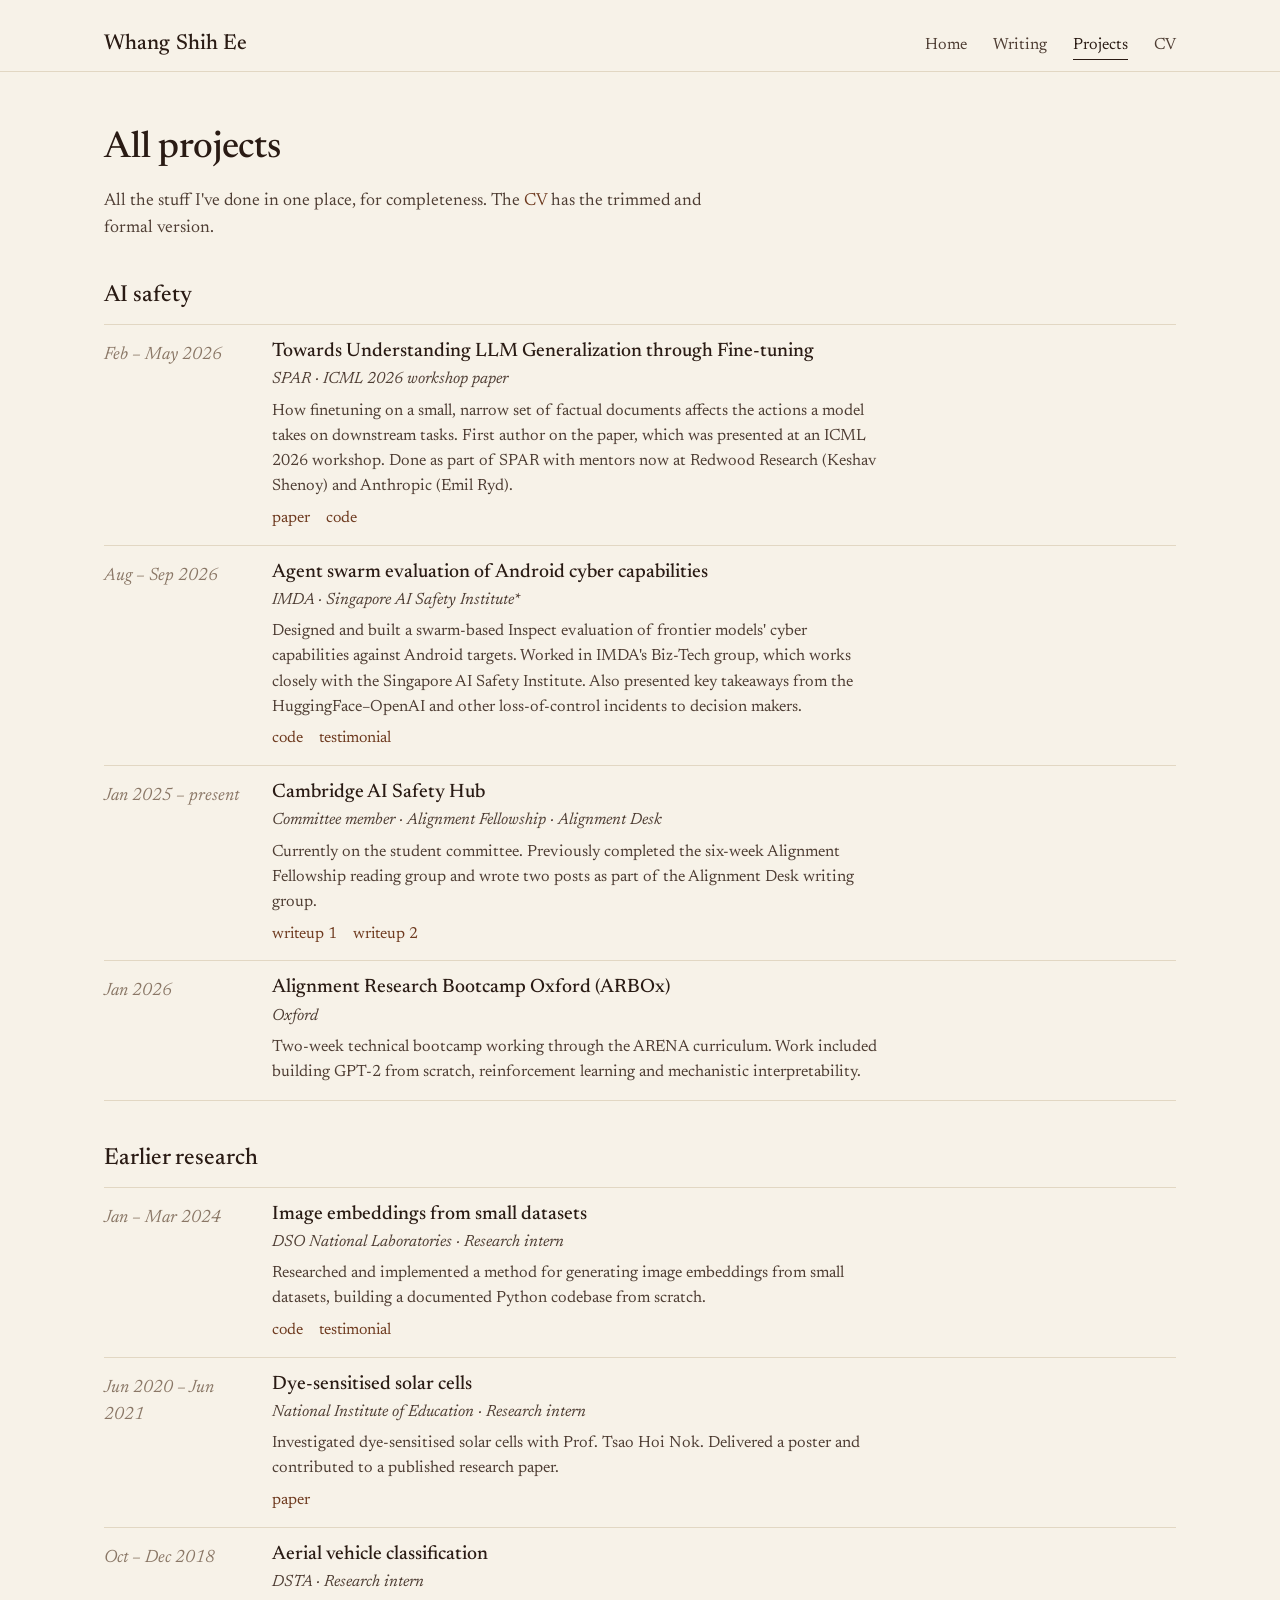
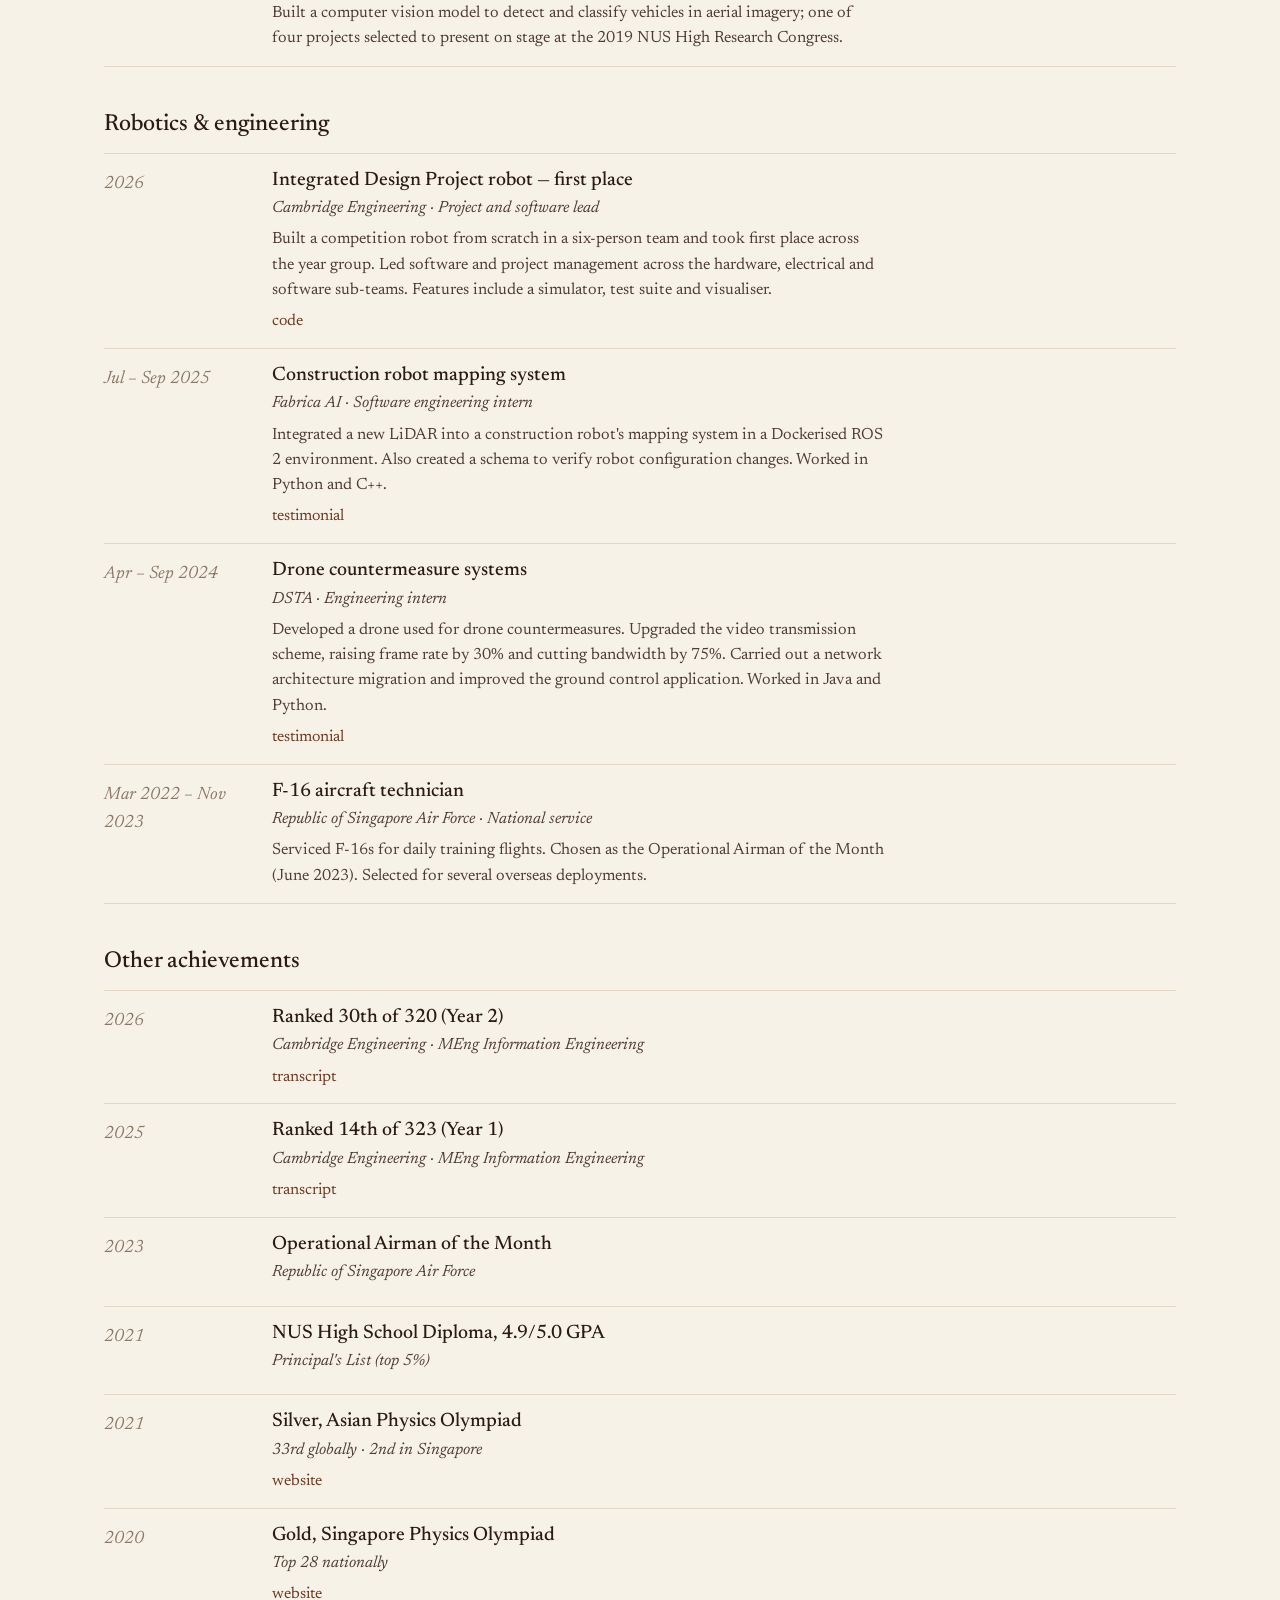
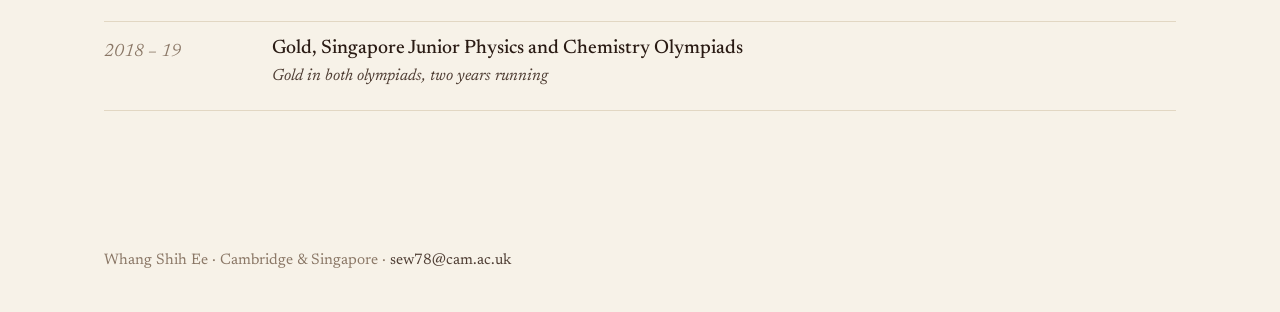
==== commit 15f3363b: "Add Cambridge transcripts Co-Authored-By: Claude Fable 5.1 <noreply@anthropic.com> Claude-Session: h" ====
--- a/projects.html
+++ b/projects.html
@@ -41,8 +41,8 @@
             <p class="org">SPAR · ICML 2026 workshop paper</p>
             <p>How finetuning on a small, narrow set of factual documents affects the actions a model takes on downstream tasks. First author on the paper, which was presented at an ICML 2026 workshop. Done as part of SPAR with mentors now at Redwood Research (Keshav Shenoy) and Anthropic (Emil Ryd).</p>
             <p class="more-links">
-              <a href="https://github.com/WhangShihEe/Finetuning_and_generalization">Code →</a>
-              <!-- TODO: <a href="PAPER-URL">Paper →</a> -->
+              <a href="https://drive.google.com/file/d/1nLfQ6brI-CDzirJm1f3FGpI25DQ8_eLT/view?usp=drive_link">paper</a>
+              <a href="https://github.com/WhangShihEe/Finetuning_and_generalization">code</a>
             </p>
           </div>
         </li>
@@ -53,9 +53,9 @@
             <p class="org">IMDA · Singapore AI Safety Institute*</p>
             <p>Designed and built a swarm-based Inspect evaluation of frontier models' cyber capabilities against Android targets. Worked in IMDA's Biz-Tech group, which works closely with the Singapore AI Safety Institute. Also presented key takeaways from the HuggingFace–OpenAI and other loss-of-control incidents to decision makers.</p>
             <p class="more-links">
-              <a href="https://github.com/WhangShihEe/swarm-root-eval">Code →</a>
-              <a href="https://www.linkedin.com/in/shih-ee-whang/details/recommendations/">Testimonial →</a>
-              <!-- TODO: <a href="WRITEUP-URL">Writeup →</a>  <a href="SLIDES-URL">Slides →</a> -->
+              <a href="https://github.com/WhangShihEe/swarm-root-eval">code</a>
+              <a href="https://www.linkedin.com/in/shih-ee-whang/details/recommendations/">testimonial</a>
+              <!-- TODO: <a href="WRITEUP-URL">writeup</a>  <a href="SLIDES-URL">slides</a> -->
             </p>
           </div>
         </li>
@@ -66,8 +66,8 @@
             <p class="org">Committee member · Alignment Fellowship · Alignment Desk</p>
             <p>Currently on the student committee. Previously completed the six-week Alignment Fellowship reading group and wrote two posts as part of the Alignment Desk writing group.</p>
             <p class="more-links"><!-- Assumed these are the two Alignment Desk posts — swap the URLs if not -->
-              <a href="https://medium.com/@whangse123/write-down-the-problem-the-state-of-ai-safety-evaluations-606602b852f4">Writeup 1 →</a>
-              <a href="https://medium.com/@whangse123/llms-and-owls-replicating-subliminal-learning-43816086169b">Writeup 2 →</a>
+              <a href="https://medium.com/@whangse123/write-down-the-problem-the-state-of-ai-safety-evaluations-606602b852f4">writeup 1</a>
+              <a href="https://medium.com/@whangse123/llms-and-owls-replicating-subliminal-learning-43816086169b">writeup 2</a>
             </p>
           </div>
         </li>
@@ -93,8 +93,8 @@
             <p class="org">DSO National Laboratories · Research intern</p>
             <p>Researched and implemented a method for generating image embeddings from small datasets, building a documented Python codebase from scratch.</p>
             <p class="more-links">
-              <a href="https://github.com/WhangShihEe/VecRepV3">Code →</a>
-              <a href="https://www.linkedin.com/in/shih-ee-whang/details/recommendations/">Testimonial →</a>
+              <a href="https://github.com/WhangShihEe/VecRepV3">code</a>
+              <a href="https://www.linkedin.com/in/shih-ee-whang/details/recommendations/">testimonial</a>
             </p>
           </div>
         </li>
@@ -104,8 +104,7 @@
             <h3>Dye-sensitised solar cells</h3>
             <p class="org">National Institute of Education · Research intern</p>
             <p>Investigated dye-sensitised solar cells with Prof. Tsao Hoi Nok. Delivered a poster and contributed to a published research paper.</p>
-            <p class="more-links">
-              <!-- TODO: <a href="PAPER-URL">Paper →</a> --></p>
+            <p class="more-links"><a href="https://pubs.acs.org/aaemcq/article-abstract/5/6/6746/412189/Converting-Solar-Cells-to-Photocapacitors-without?redirectedFrom=fulltext">paper</a></p>
           </div>
         </li>
         <li>
@@ -114,7 +113,7 @@
             <h3>Aerial vehicle classification</h3>
             <p class="org">DSTA · Research intern</p>
             <p>Built a computer vision model to detect and classify vehicles in aerial imagery; one of four projects selected to present on stage at the 2019 NUS High Research Congress.</p>
-            <p class="more-links"><!-- TODO: <a href="POSTER-URL">Poster and slides →</a> --></p>
+            <p class="more-links"><!-- TODO: <a href="POSTER-URL">poster and slides</a> --></p>
           </div>
         </li>
       </ul>
@@ -131,7 +130,7 @@
             <p class="org">Cambridge Engineering · Project and software lead</p>
             <p>Built a competition robot from scratch in a six-person team and took first place across the year group. Led software and project management across the hardware, electrical and software sub-teams. Features include a simulator, test suite and visualiser.</p>
             <p class="more-links">
-              <a href="https://github.com/WhangShihEe/IDP_SW">Code →</a>
+              <a href="https://github.com/WhangShihEe/IDP_SW">code</a>
             </p>
           </div>
         </li>
@@ -142,7 +141,7 @@
             <p class="org">Fabrica AI · Software engineering intern</p>
             <p>Integrated a new LiDAR into a construction robot's mapping system in a Dockerised ROS 2 environment. Also created a schema to verify robot configuration changes. Worked in Python and C++.</p>
             <p class="more-links">
-              <a href="https://www.linkedin.com/in/shih-ee-whang/details/recommendations/">Testimonial →</a>
+              <a href="https://www.linkedin.com/in/shih-ee-whang/details/recommendations/">testimonial</a>
             </p>
           </div>
         </li>
@@ -153,7 +152,7 @@
             <p class="org">DSTA · Engineering intern</p>
             <p>Developed a drone used for drone countermeasures. Upgraded the video transmission scheme, raising frame rate by 30% and cutting bandwidth by 75%. Carried out a network architecture migration and improved the ground control application. Worked in Java and Python.</p>
             <p class="more-links">
-              <a href="https://www.linkedin.com/in/shih-ee-whang/details/recommendations/">Testimonial →</a>
+              <a href="https://www.linkedin.com/in/shih-ee-whang/details/recommendations/">testimonial</a>
             </p>
           </div>
         </li>
@@ -177,7 +176,7 @@
           <div>
             <h3>Ranked 30th of 320 (Year 2)</h3>
             <p class="org">Cambridge Engineering · MEng Information Engineering</p>
-            <p class="more-links"><!-- TODO: <a href="transcript-y2.pdf">Transcript →</a> --></p>
+            <p class="more-links"><a href="transcript-y2.pdf">transcript</a></p>
           </div>
         </li>
         <li>
@@ -185,7 +184,7 @@
           <div>
             <h3>Ranked 14th of 323 (Year 1)</h3>
             <p class="org">Cambridge Engineering · MEng Information Engineering</p>
-            <p class="more-links"><!-- TODO: <a href="transcript-y1.pdf">Transcript →</a> --></p>
+            <p class="more-links"><a href="transcript-y1.pdf">transcript</a></p>
           </div>
         </li>
         <li>
@@ -200,7 +199,7 @@
           <div>
             <h3>NUS High School Diploma, 4.9/5.0 GPA</h3>
             <p class="org">Principal's List (top 5%)</p>
-            <p class="more-links"><!-- TODO: <a href="transcript-nush.pdf">Transcript →</a> --></p>
+            <p class="more-links"><!-- TODO: <a href="transcript-nush.pdf">transcript</a> --></p>
           </div>
         </li>
         <li>
@@ -208,7 +207,7 @@
           <div>
             <h3>Silver, Asian Physics Olympiad</h3>
             <p class="org">33rd globally · 2nd in Singapore</p>
-            <p class="more-links"><a href="https://en.wikipedia.org/wiki/Asian_Physics_Olympiad">Website →</a></p>
+            <p class="more-links"><a href="https://en.wikipedia.org/wiki/Asian_Physics_Olympiad">website</a></p>
           </div>
         </li>
         <li>
@@ -216,7 +215,7 @@
           <div>
             <h3>Gold, Singapore Physics Olympiad</h3>
             <p class="org">Top 28 nationally</p>
-            <p class="more-links"><a href="https://ipssingapore.org/events/SPhO.html">Website →</a></p>
+            <p class="more-links"><a href="https://ipssingapore.org/events/SPhO.html">website</a></p>
           </div>
         </li>
         <li>
